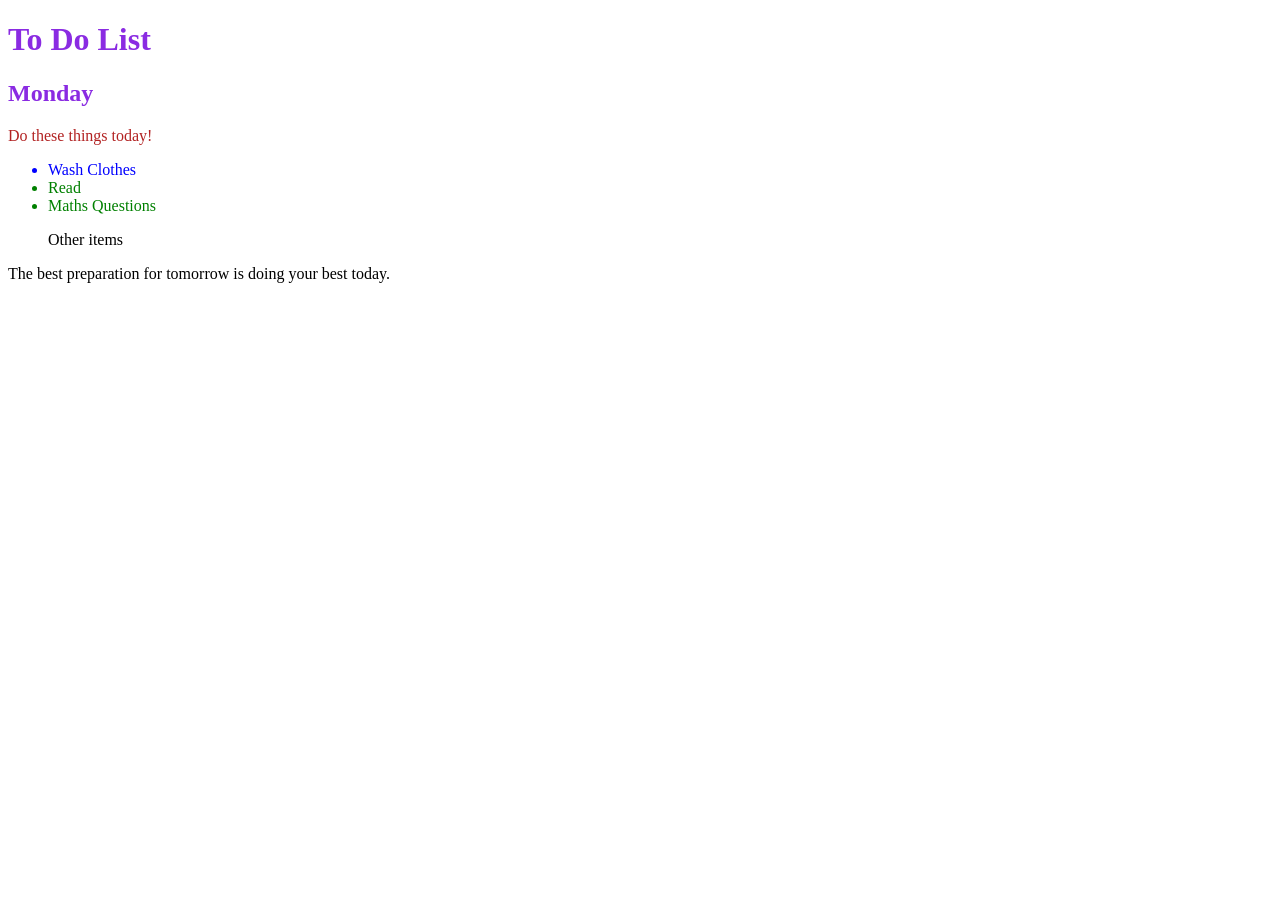
==== index.html @ b9382690 "Add files via upload" ====
<!DOCTYPE html>
<html lang="en">

<head>
  <meta charset="UTF-8">
  <title>Combining CSS Selectors</title>
  <link rel="stylesheet" href="Css_goal7.css">
</head>

<!-- Don't change any of the HTML code! -->

<body>  
  <h1>To Do List</h1>
  <h2>Monday</h2>
  <div class="box">
    <p class="done">Do these things today!</p>
    <ul class="list">
      <li>Wash Clothes</li>
      <li class="done">Read</li>
      <li class="done">Maths Questions</li>
    </ul>
  </div>

  <ul>
    <p class="done">Other items</p>
  </ul>
  <p>The best preparation for tomorrow is doing your best today.</p>

</body>

</html>
---- Css_goal7.css ----
/* style.css */

h1,
h2 {
  color: blueviolet;
}

/* "Do these things today!" */
.box p.done{
  color: firebrick;
}

ul li:nth-child(1) {
  color: blue;
}

ul li:nth-child(2),
ul li:nth-child(3) {
  color: green;
}



body > ul p.done {
  color: black;
}

p:last-of-type {
  color: black;
}
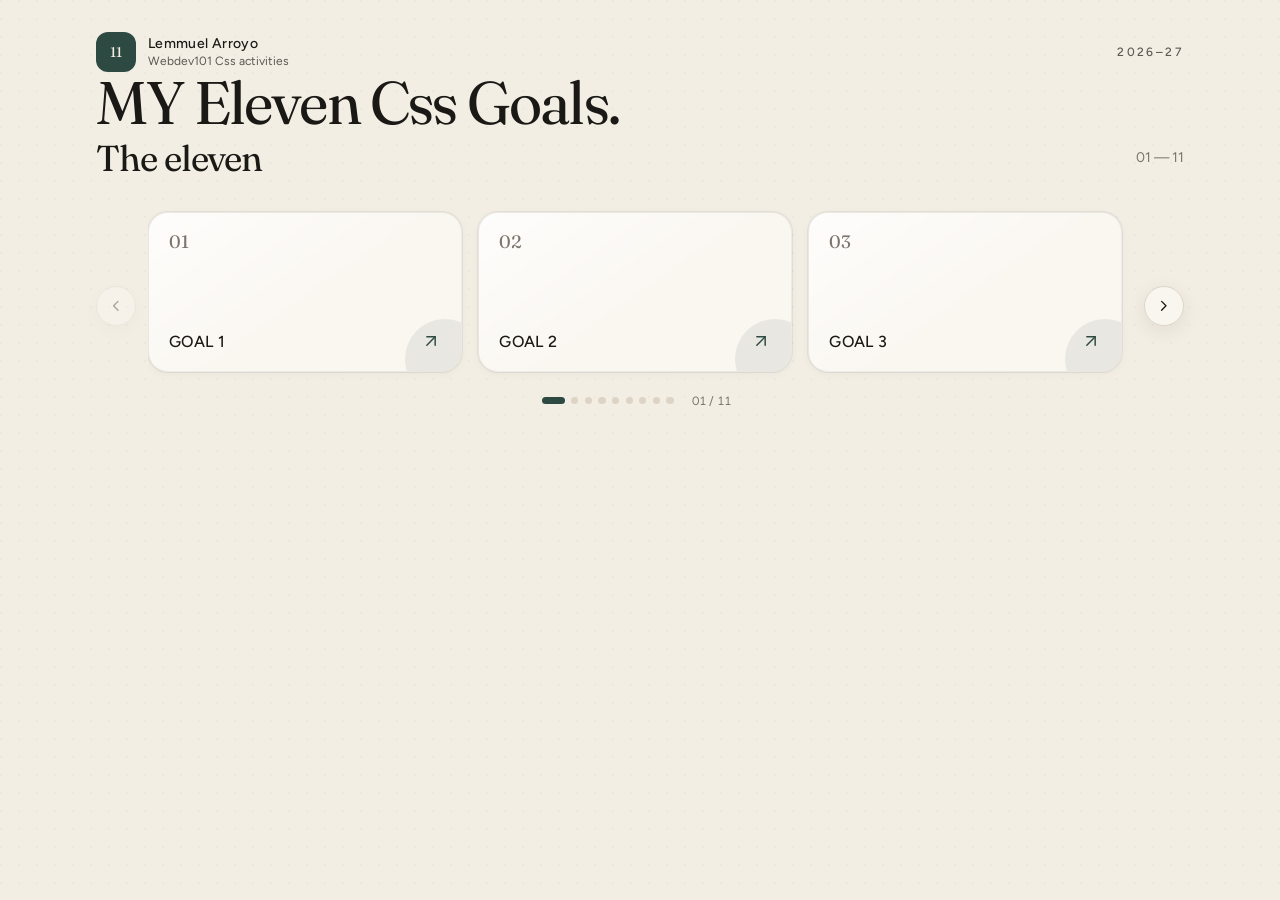
==== commit 37656476: "Add files via upload" ====
--- a/index.html
+++ b/index.html
@@ -1,31 +1,622 @@
 <!DOCTYPE html>
 <html lang="en">
-
 <head>
-  <meta charset="UTF-8">
-  <title>Combining CSS Selectors</title>
-  <link rel="stylesheet" href="Css_goal7.css">
+  <meta charset="utf-8" />
+  <meta name="viewport" content="width=device-width, initial-scale=1" />
+  <title>School Activities</title>
+  <meta name="description" content="A quiet index of eleven school-activity goals for the year." />
+  <meta name="theme-color" content="#f3eee4" />
+  <link rel="preconnect" href="https://fonts.googleapis.com" />
+  <link rel="preconnect" href="https://fonts.gstatic.com" crossorigin />
+  <link href="https://fonts.googleapis.com/css2?family=Figtree:wght@400;500;600&family=Fraunces:ital,opsz,wght@0,9..144,400;0,9..144,500;0,9..144,600;1,9..144,400;1,9..144,520&display=swap" rel="stylesheet" />
+  <style>
+    :root {
+      --bg: #f3eee4;
+      --surface: #faf7f1;
+      --ink: #1b1916;
+      --muted: #5c5852;
+      --subtle: #7a746c;
+      --primary: #2d4a42;
+      --primary-fg: #f3eee4;
+      --line: #ddd4c6;
+      --font-sans: "Figtree", ui-sans-serif, system-ui, sans-serif;
+      --font-display: "Fraunces", "Iowan Old Style", Georgia, serif;
+      --radius-md: 0.75rem;
+      --radius-lg: 1.25rem;
+      --radius-xl: 1.75rem;
+      --text-display: clamp(2.5rem, 1.4rem + 3.2vw, 3.75rem);
+      --text-title: clamp(1.75rem, 1.2rem + 1.4vw, 2.25rem);
+      --tracking-display: -0.03em;
+      --tracking-caps: 0.2em;
+      --shadow-border: 0 0 0 1px rgba(27, 25, 22, 0.06), 0 1px 2px -1px rgba(27, 25, 22, 0.06), 0 2px 8px 0 rgba(27, 25, 22, 0.04);
+      --shadow-border-hover: 0 0 0 1px rgba(27, 25, 22, 0.1), 0 8px 24px -12px rgba(27, 25, 22, 0.18);
+    }
+
+    * { box-sizing: border-box; }
+    html {
+      -webkit-font-smoothing: antialiased;
+      -moz-osx-font-smoothing: grayscale;
+    }
+    html, body { min-height: 100%; margin: 0; }
+    body {
+      background: var(--bg);
+      color: var(--ink);
+      font-family: var(--font-sans);
+      padding-bottom: env(safe-area-inset-bottom);
+    }
+    a { cursor: pointer; color: inherit; text-decoration: none; }
+    h1, h2 { text-wrap: balance; }
+    p { text-wrap: pretty; }
+    img { max-width: 100%; display: block; }
+
+    .page { position: relative; min-height: 100dvh; overflow-x: hidden; }
+    .paper-grid {
+      pointer-events: none;
+      position: absolute;
+      inset: 0;
+      opacity: 0.3;
+      background-image: radial-gradient(circle at 1px 1px, color-mix(in oklab, var(--ink) 10%, transparent) 1px, transparent 0);
+      background-size: 18px 18px;
+    }
+    .wrap {
+      position: relative;
+      max-width: 72rem;
+      margin: 0 auto;
+      padding: 1.5rem 1.25rem;
+      display: flex;
+      flex-direction: column;
+    }
+    @media (min-width: 640px) {
+      .wrap { padding: 2rem; }
+    }
+
+    .skip {
+      position: absolute;
+      left: -9999px;
+      background: var(--ink);
+      color: var(--surface);
+      border-radius: 0.375rem;
+      padding: 0.5rem 1rem;
+      z-index: 50;
+    }
+    .skip:focus { left: 0.75rem; top: 0.75rem; }
+
+    header {
+      display: flex;
+      align-items: center;
+      justify-content: space-between;
+      gap: 1rem;
+    }
+    .brand { display: flex; align-items: center; gap: 0.75rem; }
+    .mark {
+      width: 2.5rem; height: 2.5rem;
+      display: grid; place-items: center;
+      background: var(--primary); color: var(--primary-fg);
+      border-radius: var(--radius-md);
+      font-family: var(--font-display);
+      font-size: 0.875rem; line-height: 1;
+    }
+    .brand-name { font-size: 0.875rem; font-weight: 500; letter-spacing: 0.025em; line-height: 1.2; margin: 0; }
+    .brand-sub { font-size: 0.75rem; color: var(--muted); margin: 0.1rem 0 0; }
+    .year {
+      font-size: 0.75rem; font-weight: 500; color: var(--muted);
+      letter-spacing: var(--tracking-caps); text-transform: uppercase;
+    }
+
+    .hero {
+      display: grid; align-items: center; gap: 2rem;
+      padding: 2.5rem 0;
+    }
+    @media (min-width: 1024px) {
+      .hero { grid-template-columns: 1fr 1fr; gap: 3.5rem; padding: 3rem 0; }
+    }
+    .kicker {
+      font-size: 0.75rem; font-weight: 500; color: var(--muted);
+      letter-spacing: var(--tracking-caps); text-transform: uppercase;
+      margin: 0 0 1rem;
+    }
+    h1 {
+      font-family: var(--font-display);
+      font-size: var(--text-display);
+      letter-spacing: var(--tracking-display);
+      line-height: 1; font-weight: 400; margin: 0;
+    }
+    h1 em {
+      display: block; margin-top: 0.5rem;
+      font-style: italic; color: var(--primary); font-weight: 400;
+    }
+    .lead {
+      margin: 1.25rem 0 0; max-width: 28rem;
+      color: var(--muted); font-size: 1rem; line-height: 1.6;
+    }
+    @media (min-width: 640px) { .lead { font-size: 1.125rem; } }
+
+    figure {
+      margin: 0; background: var(--surface);
+      border-radius: var(--radius-xl); padding: 0.5rem;
+      box-shadow: var(--shadow-border);
+    }
+    figure img {
+      width: 100%; aspect-ratio: 16 / 9; object-fit: cover;
+      border-radius: var(--radius-lg);
+    }
+
+    #goals { padding-bottom: 3rem; }
+    .index-head {
+      display: flex; align-items: flex-end; justify-content: space-between;
+      gap: 1rem; margin-bottom: 1.25rem;
+    }
+    .index-head .kicker { margin-bottom: 0.25rem; }
+    h2 {
+      font-family: var(--font-display);
+      font-size: var(--text-title);
+      letter-spacing: var(--tracking-display);
+      font-weight: 400; margin: 0;
+    }
+    .range { display: none; font-size: 0.875rem; color: var(--subtle); }
+    @media (min-width: 640px) { .range { display: block; } }
+
+    .goal-grid {
+      list-style: none; margin: 0; padding: 0;
+      display: grid; grid-template-columns: 1fr; gap: 0.75rem;
+    }
+    @media (min-width: 640px) { .goal-grid { grid-template-columns: 1fr 1fr; } }
+    @media (min-width: 1024px) { .goal-grid { grid-template-columns: 1fr 1fr 1fr; } }
+
+    .goal-card {
+      min-height: 6rem; display: flex; flex-direction: column; justify-content: space-between;
+      background: var(--surface); border-radius: var(--radius-lg); padding: 1rem;
+      box-shadow: var(--shadow-border);
+      transition: box-shadow 150ms ease-out, transform 150ms ease-out;
+    }
+    .goal-card:hover { box-shadow: var(--shadow-border-hover); }
+    .goal-card:active { transform: scale(0.98); }
+    .goal-card:focus-visible { outline: 2px solid var(--primary); outline-offset: 2px; }
+    .goal-num {
+      font-family: var(--font-display); font-size: 1.125rem; line-height: 1;
+      color: var(--subtle); font-variant-numeric: tabular-nums;
+    }
+    .goal-foot {
+      margin-top: 1.5rem; display: flex; align-items: center; justify-content: space-between; gap: 0.75rem;
+    }
+    .goal-label { font-size: 1rem; font-weight: 500; letter-spacing: 0.025em; }
+    .goal-arrow {
+      width: 1.25rem; height: 1.25rem; color: var(--primary);
+      transition: transform 150ms ease-out;
+    }
+    .goal-card:hover .goal-arrow { transform: translate(2px, -2px); }
+
+    footer {
+      display: flex; flex-direction: column; gap: 0.5rem;
+      border-top: 1px solid var(--line); padding: 2rem 0;
+    }
+    footer p { margin: 0; font-size: 0.875rem; line-height: 1.6; }
+    .colophon { color: var(--muted); }
+    .note { color: var(--subtle); max-width: 28rem; }
+    @media (min-width: 640px) {
+      footer { flex-direction: row; align-items: center; justify-content: space-between; }
+      .note { text-align: right; }
+    }
+
+
+    /* Carousel */
+    .carousel-shell {
+      position: relative;
+      margin-top: 1.5rem;
+      padding: 0 3.25rem;
+    }
+
+    .goal-grid {
+      display: flex;
+      gap: 1rem;
+      overflow-x: auto;
+      scroll-snap-type: x mandatory;
+      scroll-behavior: smooth;
+      scrollbar-width: none;
+      padding: 0.5rem 0.25rem 1rem;
+      overscroll-behavior-x: contain;
+    }
+
+    .goal-grid::-webkit-scrollbar { display: none; }
+
+    .goal-row {
+      flex: 0 0 calc(100% - 0.25rem);
+      scroll-snap-align: start;
+      min-width: 0;
+    }
+
+    @media (min-width: 640px) {
+      .goal-row { flex-basis: calc(50% - 0.5rem); }
+    }
+
+    @media (min-width: 1024px) {
+      .goal-row { flex-basis: calc(33.333% - 0.7rem); }
+    }
+
+    .goal-card {
+      min-height: 10rem;
+      position: relative;
+      overflow: hidden;
+      background:
+        linear-gradient(145deg, rgba(255,255,255,.75), transparent 55%),
+        var(--surface);
+      border: 1px solid rgba(27,25,22,.07);
+      border-radius: var(--radius-lg);
+      padding: 1.25rem;
+      box-shadow: var(--shadow-border);
+      transition: transform 180ms ease, box-shadow 180ms ease, border-color 180ms ease;
+    }
+
+    .goal-card::after {
+      content: "";
+      position: absolute;
+      width: 5rem;
+      height: 5rem;
+      right: -1.5rem;
+      bottom: -1.75rem;
+      border-radius: 50%;
+      background: color-mix(in srgb, var(--primary) 9%, transparent);
+      transition: transform 220ms ease;
+    }
+
+    .goal-card:hover {
+      transform: translateY(-4px);
+      border-color: color-mix(in srgb, var(--primary) 25%, transparent);
+      box-shadow: var(--shadow-border-hover);
+    }
+
+    .goal-card:hover::after { transform: scale(1.35); }
+
+    .carousel-button {
+      position: absolute;
+      top: 50%;
+      z-index: 3;
+      width: 2.5rem;
+      height: 2.5rem;
+      transform: translateY(-50%);
+      display: grid;
+      place-items: center;
+      border: 1px solid var(--line);
+      border-radius: 50%;
+      background: rgba(250,247,241,.92);
+      color: var(--ink);
+      box-shadow: 0 5px 20px rgba(27,25,22,.08);
+      cursor: pointer;
+      transition: transform 160ms ease, background 160ms ease, color 160ms ease;
+    }
+
+    .carousel-button:hover {
+      background: var(--primary);
+      color: var(--primary-fg);
+      transform: translateY(-50%) scale(1.06);
+    }
+
+    .carousel-button:disabled {
+      opacity: .35;
+      cursor: not-allowed;
+    }
+
+    .carousel-button.prev { left: 0; }
+    .carousel-button.next { right: 0; }
+
+    .carousel-button svg {
+      width: 1.1rem;
+      height: 1.1rem;
+    }
+
+    .carousel-controls {
+      display: flex;
+      align-items: center;
+      justify-content: center;
+      gap: .75rem;
+      margin-top: .35rem;
+    }
+
+    .carousel-dots {
+      display: flex;
+      align-items: center;
+      gap: .4rem;
+    }
+
+    .carousel-dot {
+      width: .45rem;
+      height: .45rem;
+      padding: 0;
+      border: 0;
+      border-radius: 999px;
+      background: var(--line);
+      cursor: pointer;
+      transition: width 180ms ease, background 180ms ease;
+    }
+
+    .carousel-dot.active {
+      width: 1.4rem;
+      background: var(--primary);
+    }
+
+    .carousel-count {
+      color: var(--subtle);
+      font-size: .75rem;
+      font-variant-numeric: tabular-nums;
+      min-width: 3.25rem;
+      text-align: center;
+    }
+
+    @media (max-width: 639px) {
+      .carousel-shell { padding: 0 2.5rem; }
+      .carousel-button { width: 2.15rem; height: 2.15rem; }
+      .goal-card { min-height: 9rem; }
+    }
+
+    @media (prefers-reduced-motion: reduce) {
+      .goal-grid { scroll-behavior: auto; }
+      .goal-card, .carousel-button, .carousel-dot { transition: none; }
+    }
+
+    @keyframes rise-in {
+      from { opacity: 0; transform: translateY(12px); filter: blur(4px); }
+      to { opacity: 1; transform: translateY(0); filter: blur(0); }
+    }
+    .rise-in { animation: rise-in 500ms cubic-bezier(0.22, 1, 0.36, 1) both; }
+    .rise-copy { animation-delay: 60ms; }
+    .rise-figure { animation-delay: 140ms; }
+    .rise-index { animation-delay: 180ms; }
+    .goal-row { animation: rise-in 500ms cubic-bezier(0.22, 1, 0.36, 1) both; }
+    .goal-row:nth-child(1) { animation-delay: 80ms; }
+    .goal-row:nth-child(2) { animation-delay: 120ms; }
+    .goal-row:nth-child(3) { animation-delay: 160ms; }
+    .goal-row:nth-child(4) { animation-delay: 200ms; }
+    .goal-row:nth-child(5) { animation-delay: 240ms; }
+    .goal-row:nth-child(6) { animation-delay: 280ms; }
+    .goal-row:nth-child(7) { animation-delay: 320ms; }
+    .goal-row:nth-child(8) { animation-delay: 360ms; }
+    .goal-row:nth-child(9) { animation-delay: 400ms; }
+    .goal-row:nth-child(10) { animation-delay: 440ms; }
+    .goal-row:nth-child(11) { animation-delay: 480ms; }
+    @media (prefers-reduced-motion: reduce) {
+      .rise-in, .goal-row { animation: none; }
+    }
+  </style>
 </head>
-
-<!-- Don't change any of the HTML code! -->
-
-<body>  
-  <h1>To Do List</h1>
-  <h2>Monday</h2>
-  <div class="box">
-    <p class="done">Do these things today!</p>
-    <ul class="list">
-      <li>Wash Clothes</li>
-      <li class="done">Read</li>
-      <li class="done">Maths Questions</li>
-    </ul>
+<body>
+  <div class="page">
+    <div class="paper-grid" aria-hidden="true"></div>
+    <a class="skip" href="#goals">Skip to goals</a>
+    <div class="wrap">
+      <header class="rise-in">
+        <div class="brand">
+          <span class="mark">11</span>
+          <div>
+            <p class="brand-name">Lemmuel Arroyo</p>
+            <p class="brand-sub">Webdev101 Css activities</p>
+          </div>
+        </div>
+        <p class="year">2026–27</p>
+      </header>
+
+      <main>
+       <h1>MY Eleven Css Goals.</h1>
+        <section id="goals">
+          <div class="index-head rise-in rise-index">
+            <div>
+              <p class="kicker"></p>
+              <h2>The eleven</h2>
+            </div>
+            <p class="range">01 — 11</p>
+          </div>
+          <div class="carousel-shell" aria-label="Goals carousel">
+            <button class="carousel-button prev" type="button" aria-label="Previous goals">
+              <svg viewBox="0 0 24 24" fill="none" stroke="currentColor" stroke-width="1.8" stroke-linecap="round" stroke-linejoin="round" aria-hidden="true">
+                <path d="m15 18-6-6 6-6"/>
+              </svg>
+            </button>
+            <ul class="goal-grid">
+          <li class="goal-row">
+            <a href="Goal_1CSS/index.html" class="goal-card">
+              <span class="goal-num">01</span>
+              <span class="goal-foot">
+                <span class="goal-label">GOAL 1</span>
+                <svg class="goal-arrow" viewBox="0 0 24 24" fill="none" stroke="currentColor" stroke-width="1.75" stroke-linecap="round" stroke-linejoin="round" aria-hidden="true"><path d="M7 17 17 7"/><path d="M7 7h10v10"/></svg>
+              </span>
+            </a>
+          </li>
+          <li class="goal-row">
+            <a href="Goal_2CSS/goal2.html" class="goal-card">
+              <span class="goal-num">02</span>
+              <span class="goal-foot">
+                <span class="goal-label">GOAL 2</span>
+                <svg class="goal-arrow" viewBox="0 0 24 24" fill="none" stroke="currentColor" stroke-width="1.75" stroke-linecap="round" stroke-linejoin="round" aria-hidden="true"><path d="M7 17 17 7"/><path d="M7 7h10v10"/></svg>
+              </span>
+            </a>
+          </li>
+          <li class="goal-row">
+            <a href="Goal3.html" class="goal-card">
+              <span class="goal-num">03</span>
+              <span class="goal-foot">
+                <span class="goal-label">GOAL 3</span>
+                <svg class="goal-arrow" viewBox="0 0 24 24" fill="none" stroke="currentColor" stroke-width="1.75" stroke-linecap="round" stroke-linejoin="round" aria-hidden="true"><path d="M7 17 17 7"/><path d="M7 7h10v10"/></svg>
+              </span>
+            </a>
+          </li>
+          <li class="goal-row">
+            <a href="Goal_4CSS/goal_4.html" class="goal-card">
+              <span class="goal-num">04</span>
+              <span class="goal-foot">
+                <span class="goal-label">GOAL 4</span>
+                <svg class="goal-arrow" viewBox="0 0 24 24" fill="none" stroke="currentColor" stroke-width="1.75" stroke-linecap="round" stroke-linejoin="round" aria-hidden="true"><path d="M7 17 17 7"/><path d="M7 7h10v10"/></svg>
+              </span>
+            </a>
+          </li>
+          <li class="goal-row">
+            <a href="Goal_5CSS/Goal_5.html" class="goal-card">
+              <span class="goal-num">05</span>
+              <span class="goal-foot">
+                <span class="goal-label">GOAL 5</span>
+                <svg class="goal-arrow" viewBox="0 0 24 24" fill="none" stroke="currentColor" stroke-width="1.75" stroke-linecap="round" stroke-linejoin="round" aria-hidden="true"><path d="M7 17 17 7"/><path d="M7 7h10v10"/></svg>
+              </span>
+            </a>
+          </li>
+          <li class="goal-row">
+            <a href="Goal_6CSS/Goal_6.html" class="goal-card">
+              <span class="goal-num">06</span>
+              <span class="goal-foot">
+                <span class="goal-label">GOAL 6</span>
+                <svg class="goal-arrow" viewBox="0 0 24 24" fill="none" stroke="currentColor" stroke-width="1.75" stroke-linecap="round" stroke-linejoin="round" aria-hidden="true"><path d="M7 17 17 7"/><path d="M7 7h10v10"/></svg>
+              </span>
+            </a>
+          </li>
+          <li class="goal-row">
+            <a href="Goal_7CSS/index.html" class="goal-card">
+              <span class="goal-num">07</span>
+              <span class="goal-foot">
+                <span class="goal-label">GOAL 7</span>
+                <svg class="goal-arrow" viewBox="0 0 24 24" fill="none" stroke="currentColor" stroke-width="1.75" stroke-linecap="round" stroke-linejoin="round" aria-hidden="true"><path d="M7 17 17 7"/><path d="M7 7h10v10"/></svg>
+              </span>
+            </a>
+          </li>
+          <li class="goal-row">
+            <a href="Goal_8CSS/Goal_8.html" class="goal-card">
+              <span class="goal-num">08</span>
+              <span class="goal-foot">
+                <span class="goal-label">GOAL 8</span>
+                <svg class="goal-arrow" viewBox="0 0 24 24" fill="none" stroke="currentColor" stroke-width="1.75" stroke-linecap="round" stroke-linejoin="round" aria-hidden="true"><path d="M7 17 17 7"/><path d="M7 7h10v10"/></svg>
+              </span>
+            </a>
+          </li>
+          <li class="goal-row">
+            <a href="Goal_9/Goal_9.html" class="goal-card">
+              <span class="goal-num">09</span>
+              <span class="goal-foot">
+                <span class="goal-label">GOAL 9</span>
+                <svg class="goal-arrow" viewBox="0 0 24 24" fill="none" stroke="currentColor" stroke-width="1.75" stroke-linecap="round" stroke-linejoin="round" aria-hidden="true"><path d="M7 17 17 7"/><path d="M7 7h10v10"/></svg>
+              </span>
+            </a>
+          </li>
+          <li class="goal-row">
+            <a href="Goal_10/Goal_10.html" class="goal-card">
+              <span class="goal-num">10</span>
+              <span class="goal-foot">
+                <span class="goal-label">GOAL 10</span>
+                <svg class="goal-arrow" viewBox="0 0 24 24" fill="none" stroke="currentColor" stroke-width="1.75" stroke-linecap="round" stroke-linejoin="round" aria-hidden="true"><path d="M7 17 17 7"/><path d="M7 7h10v10"/></svg>
+              </span>
+            </a>
+          </li>
+          <li class="goal-row">
+            <a href="goal11/goal_11.html" class="goal-card">
+              <span class="goal-num">11</span>
+              <span class="goal-foot">
+                <span class="goal-label">GOAL 11</span>
+                <svg class="goal-arrow" viewBox="0 0 24 24" fill="none" stroke="currentColor" stroke-width="1.75" stroke-linecap="round" stroke-linejoin="round" aria-hidden="true"><path d="M7 17 17 7"/><path d="M7 7h10v10"/></svg>
+              </span>
+            </a>
+          </li>
+            </ul>
+            <button class="carousel-button next" type="button" aria-label="Next goals">
+              <svg viewBox="0 0 24 24" fill="none" stroke="currentColor" stroke-width="1.8" stroke-linecap="round" stroke-linejoin="round" aria-hidden="true">
+                <path d="m9 18 6-6-6-6"/>
+              </svg>
+            </button>
+            <div class="carousel-controls">
+              <div class="carousel-dots" aria-label="Choose goal group"></div>
+              <span class="carousel-count" aria-live="polite">01 / 11</span>
+            </div>
+          </div>
+        </section>
+      </main>
+
+    </div>
   </div>
-
-  <ul>
-    <p class="done">Other items</p>
-  </ul>
-  <p>The best preparation for tomorrow is doing your best today.</p>
-
+  <script>
+    document.querySelectorAll(".goal-card").forEach(function (link) {
+      link.addEventListener("click", function (event) {
+        var href = link.getAttribute("href");
+        if (!href) event.preventDefault();
+      });
+    });
+
+    // Lightweight, dependency-free carousel
+    (function () {
+      var track = document.querySelector(".goal-grid");
+      var cards = Array.from(document.querySelectorAll(".goal-row"));
+      var prev = document.querySelector(".carousel-button.prev");
+      var next = document.querySelector(".carousel-button.next");
+      var dotsWrap = document.querySelector(".carousel-dots");
+      var count = document.querySelector(".carousel-count");
+
+      if (!track || !cards.length) return;
+
+      function visibleCards() {
+        if (window.innerWidth >= 1024) return 3;
+        if (window.innerWidth >= 640) return 2;
+        return 1;
+      }
+
+      function step() {
+        var card = cards[0];
+        if (!card) return 0;
+        var gap = parseFloat(getComputedStyle(track).gap) || 0;
+        return card.getBoundingClientRect().width + gap;
+      }
+
+      function maxIndex() {
+        return Math.max(0, cards.length - visibleCards());
+      }
+
+      function currentIndex() {
+        return Math.min(maxIndex(), Math.max(0, Math.round(track.scrollLeft / step())));
+      }
+
+      function update() {
+        var index = currentIndex();
+        prev.disabled = index <= 0;
+        next.disabled = index >= maxIndex();
+
+        count.textContent =
+          String(index + 1).padStart(2, "0") + " / " +
+          String(cards.length).padStart(2, "0");
+
+        Array.from(dotsWrap.children).forEach(function (dot, i) {
+          dot.classList.toggle("active", i === index);
+          dot.setAttribute("aria-current", i === index ? "true" : "false");
+        });
+      }
+
+      function buildDots() {
+        dotsWrap.innerHTML = "";
+        var total = maxIndex() + 1;
+
+        for (var i = 0; i < total; i++) {
+          var dot = document.createElement("button");
+          dot.type = "button";
+          dot.className = "carousel-dot";
+          dot.setAttribute("aria-label", "Go to goal " + (i + 1));
+          dot.addEventListener("click", function () {
+            var target = Number(this.dataset.index);
+            track.scrollTo({ left: target * step(), behavior: "smooth" });
+          });
+          dot.dataset.index = i;
+          dotsWrap.appendChild(dot);
+        }
+      }
+
+      prev.addEventListener("click", function () {
+        track.scrollBy({ left: -step(), behavior: "smooth" });
+      });
+
+      next.addEventListener("click", function () {
+        track.scrollBy({ left: step(), behavior: "smooth" });
+      });
+
+      track.addEventListener("scroll", update, { passive: true });
+
+      window.addEventListener("resize", function () {
+        buildDots();
+        update();
+      });
+
+      buildDots();
+      update();
+    })();
+  </script>
 </body>
-
-</html>+</html>
